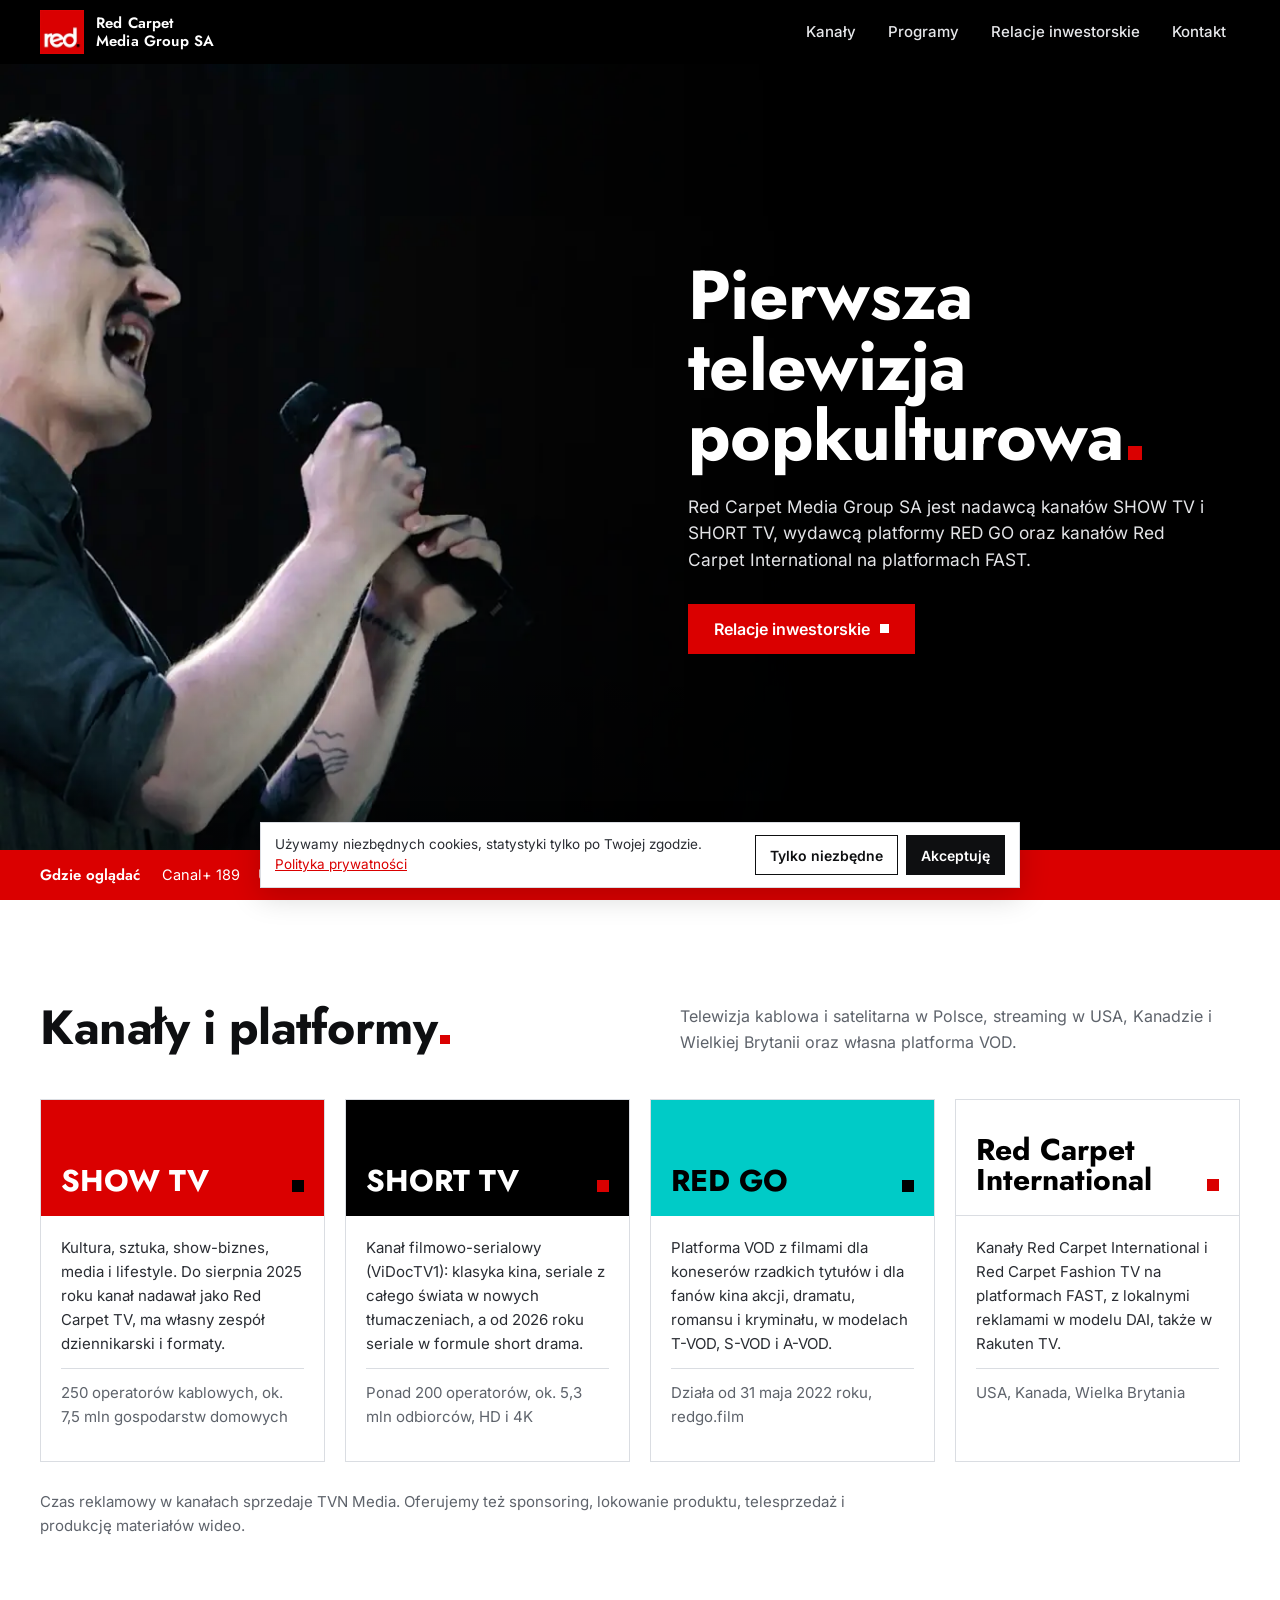
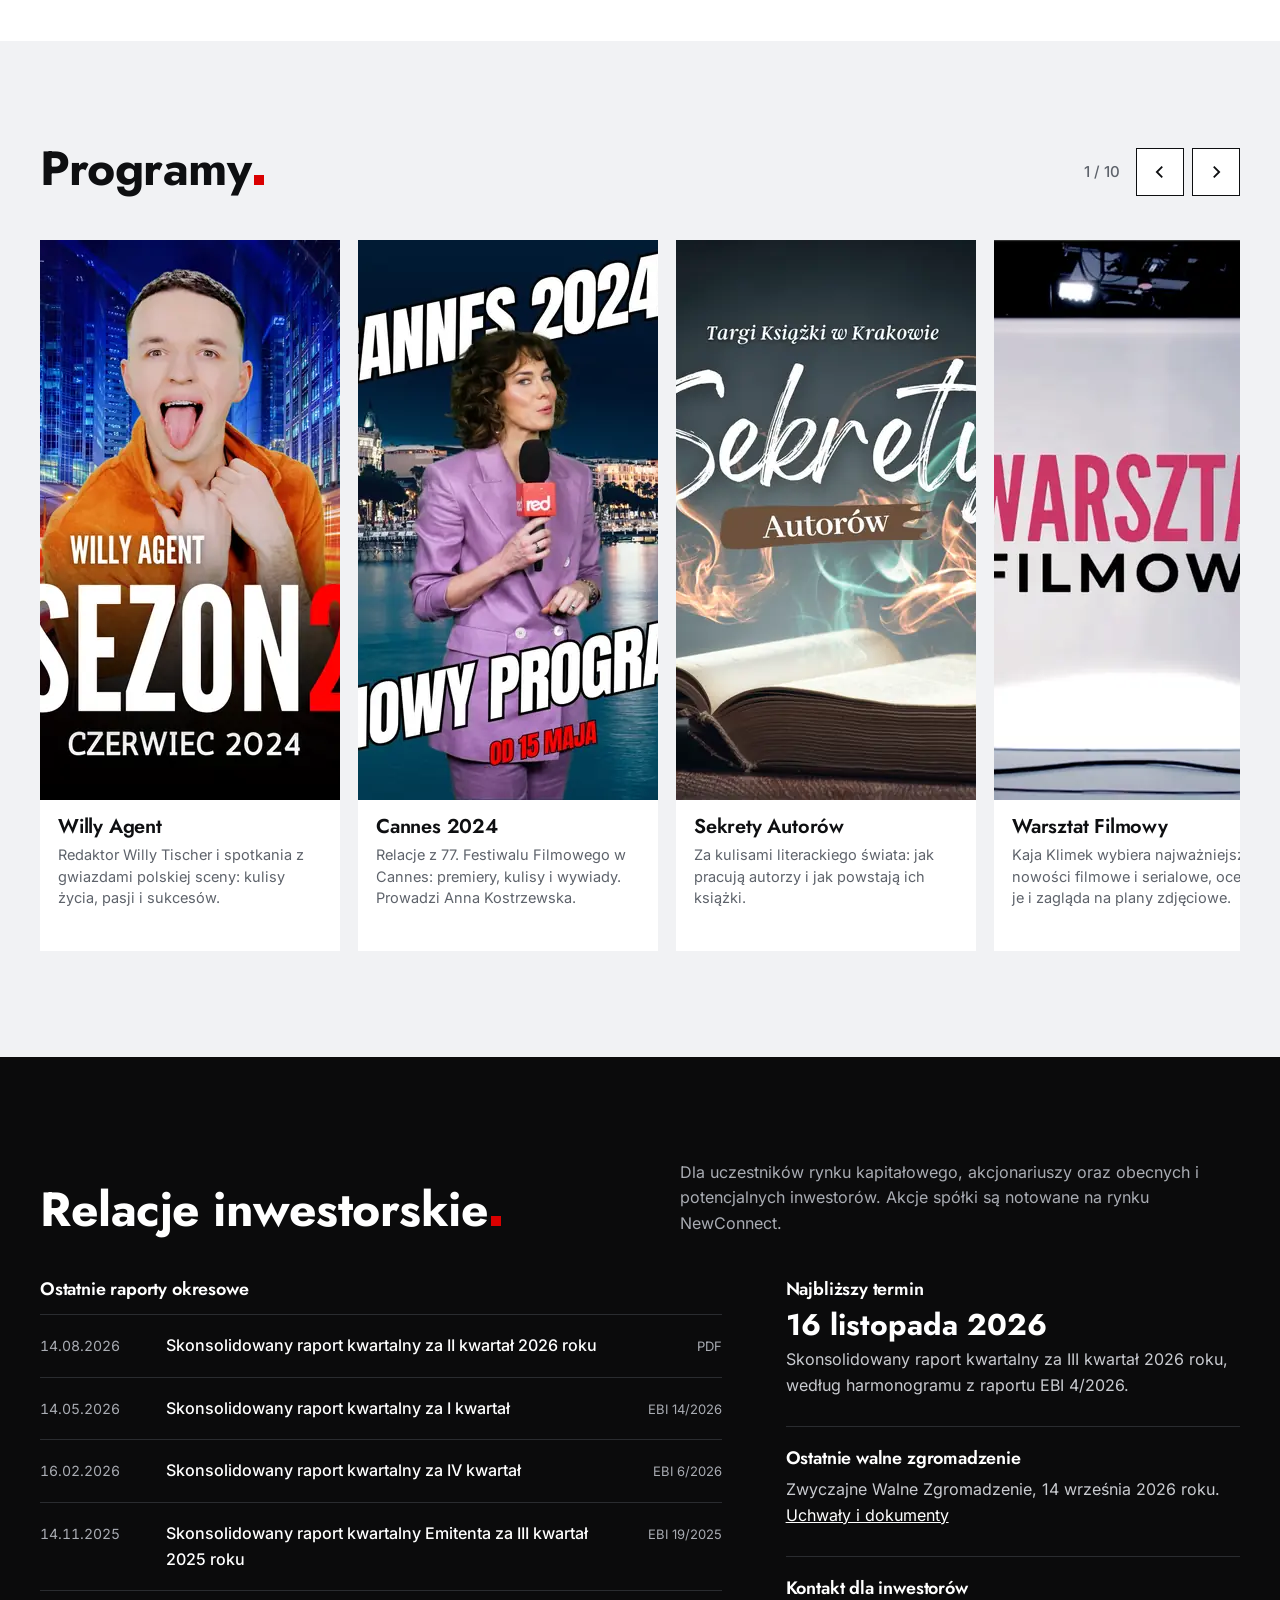
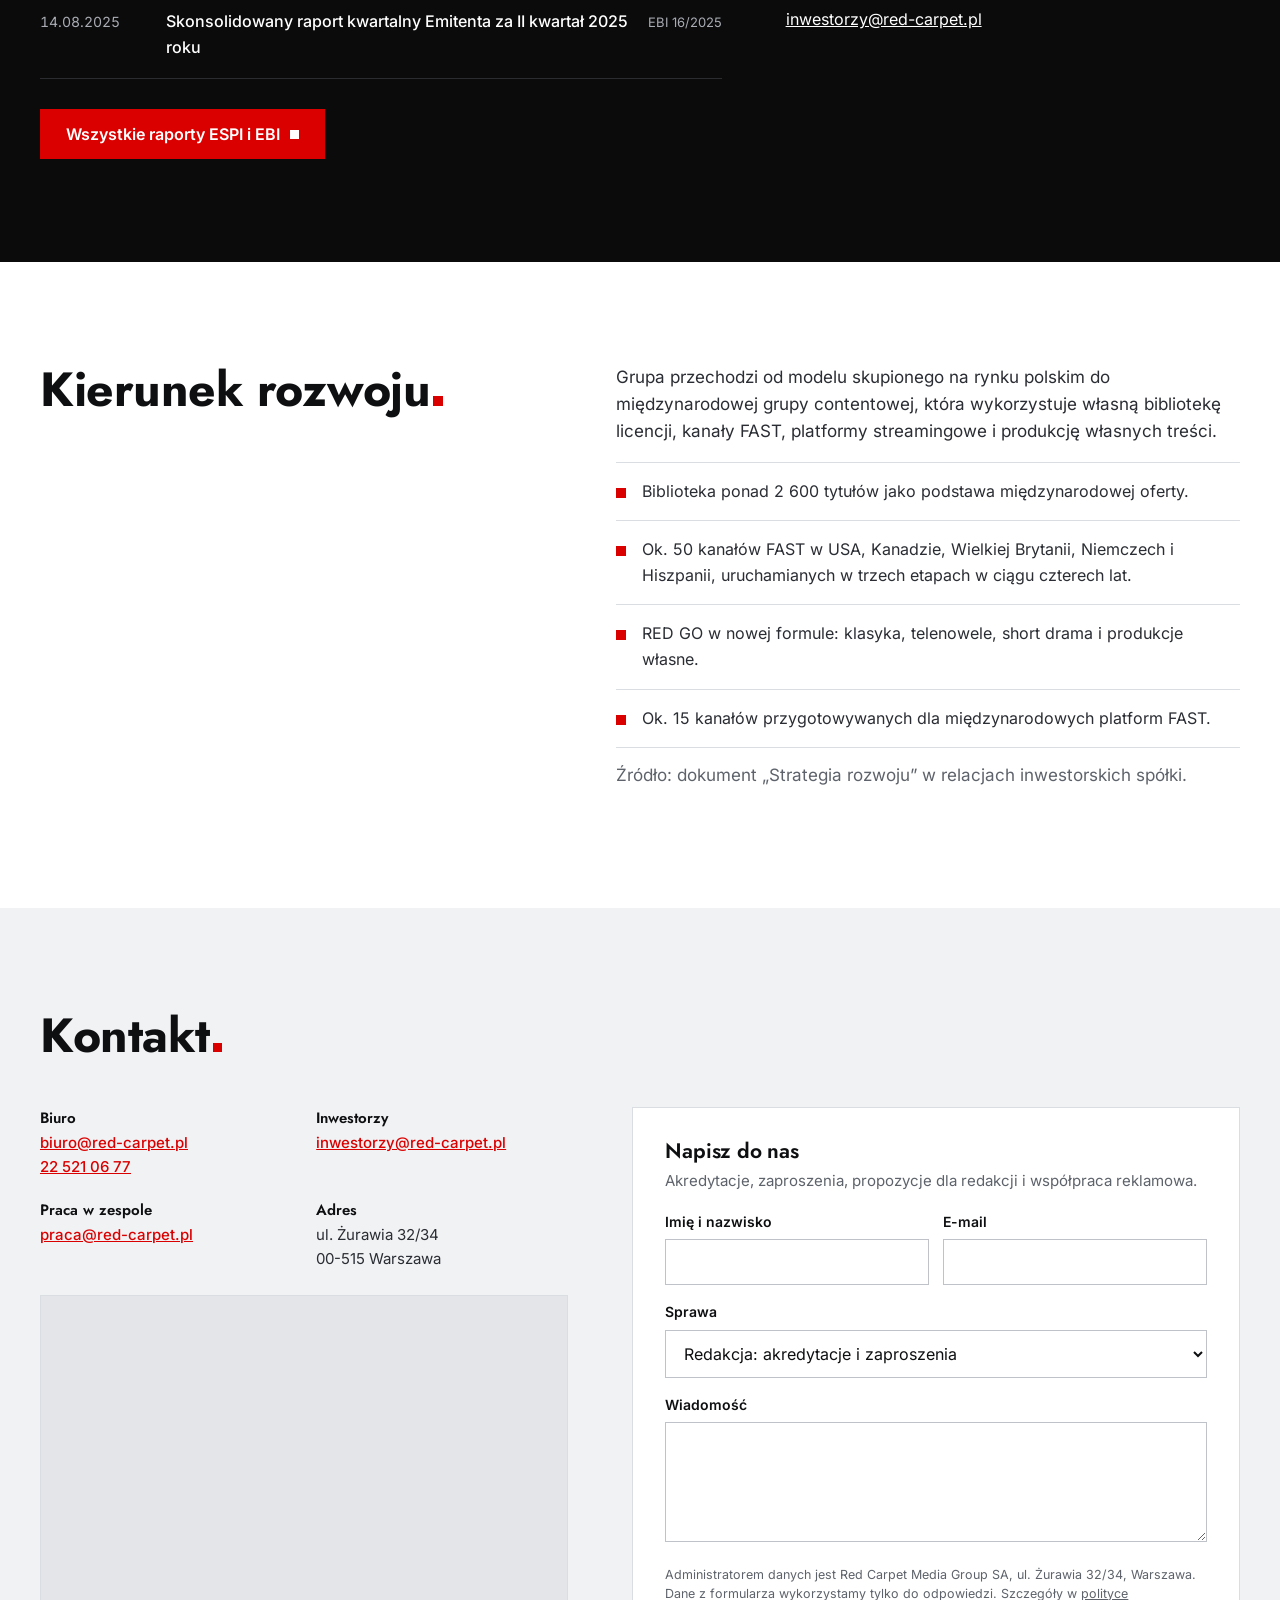
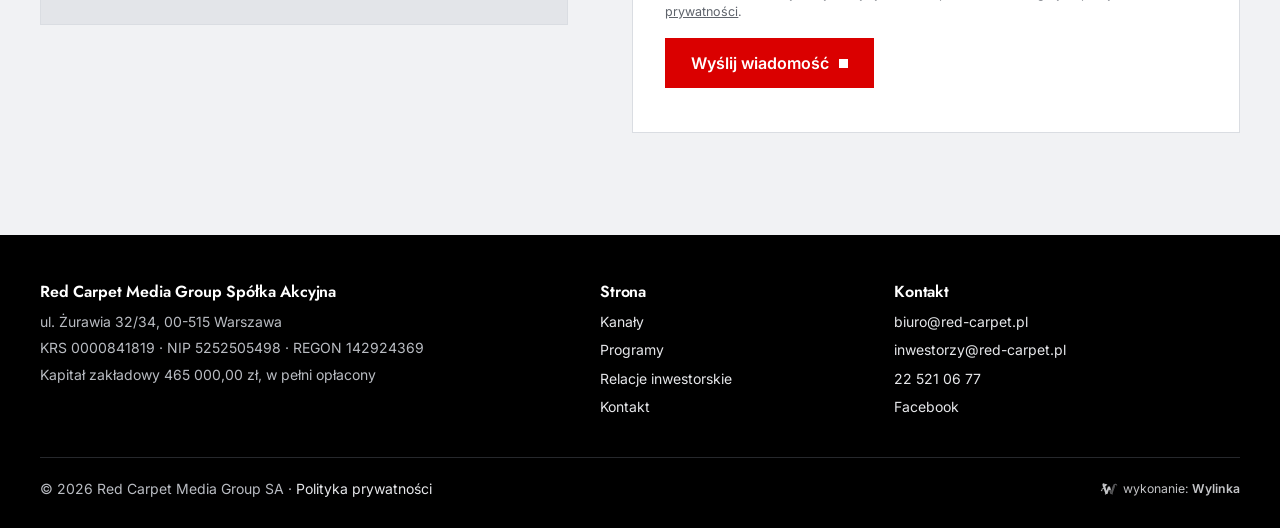
==== index.html @ 08f69e22 "Podglad strony Red Carpet Media Group z sekcja relacji inwestorskich Co-Authored-By: Claude Opus 5.5" ====
<!doctype html>
<html lang="pl"><head><meta charset="utf-8"><meta name="viewport" content="width=device-width,initial-scale=1">
<title>Red Carpet Media Group SA - pierwsza telewizja popkulturowa</title><meta name="description" content="Red Carpet Media Group SA: kanały SHOW TV i SHORT TV, platforma RED GO, kanały Red Carpet International na platformach FAST. Relacje inwestorskie, raporty ESPI i EBI."><meta name="robots" content="noindex,nofollow">
<meta name="theme-color" content="#000000"><link rel="icon" href="img/favicon.png"><link rel="apple-touch-icon" href="img/apple-touch-icon.png">
<link rel="preload" href="fonts/jost-rdzen.woff2" as="font" type="font/woff2" crossorigin><link rel="preload" href="fonts/inter-rdzen.woff2" as="font" type="font/woff2" crossorigin>
<link rel="preload" as="image" type="image/webp" imagesrcset="img/hero-640.webp 640w, img/hero-960.webp 960w, img/hero-1400.webp 1400w, img/hero-2040.webp 2040w" imagesizes="(max-width:760px) 120vw, 64vw" fetchpriority="high">
<style>@font-face{font-family:"Jost";font-weight:500 700;font-display:swap;src:url(fonts/jost-rdzen.woff2) format("woff2");unicode-range:U+0020-007E,U+00A0,U+00A9,U+00AB,U+00B0,U+00B7,U+00BB,U+00D3,U+00D7,U+00F3,U+2013-2014,U+2018-2019,U+201C-201E,U+2022,U+2026,U+20AC}
@font-face{font-family:"Jost";font-weight:500 700;font-display:swap;src:url(fonts/jost-pl.woff2) format("woff2");unicode-range:U+0104-0107,U+0118-0119,U+0141-0144,U+015A-015B,U+0179-017C}
@font-face{font-family:"Inter";font-weight:400 600;font-display:swap;src:url(fonts/inter-rdzen.woff2) format("woff2");unicode-range:U+0020-007E,U+00A0,U+00A9,U+00AB,U+00B0,U+00B7,U+00BB,U+00D3,U+00D7,U+00F3,U+2013-2014,U+2018-2019,U+201C-201E,U+2022,U+2026,U+20AC}
@font-face{font-family:"Inter";font-weight:400 600;font-display:swap;src:url(fonts/inter-pl.woff2) format("woff2");unicode-range:U+0104-0107,U+0118-0119,U+0141-0144,U+015A-015B,U+0179-017C}

:root{--red:#DA0000;--red2:#B80000;--ink:#0E0F11;--txt:#2A2D33;--mut:#5E636B;--line:#DADDE2;--gray:#F1F2F4;--blk:#0B0B0C;--tq:#00CBC7;--wrap:min(1200px,calc(100% - 32px));--hh:64px}
*{box-sizing:border-box}html{-webkit-text-size-adjust:100%;scroll-padding-top:calc(var(--hh) + 56px)}
body{margin:0;font:16px/1.6 Inter,system-ui,-apple-system,"Segoe UI",Roboto,sans-serif;color:var(--txt);background:#fff;overflow-x:hidden}
img{max-width:100%;display:block}a{color:inherit}
h1,h2,h3{font-family:Jost,Inter,system-ui,sans-serif;color:var(--ink);line-height:1.1;margin:0;font-weight:700;letter-spacing:-.01em}
h2{font-size:clamp(30px,4.2vw,48px)}h3{font-size:21px;font-weight:600}
.k{display:inline-block;width:.2em;height:.2em;background:var(--red);margin-left:.06em;vertical-align:baseline}
.wrap{width:var(--wrap);margin:0 auto}.nw{white-space:nowrap}
.sec{padding:clamp(56px,8vw,104px) 0}.sec.g{background:var(--gray)}
.sec-h{display:flex;flex-wrap:wrap;align-items:end;justify-content:space-between;gap:12px 32px;margin-bottom:clamp(28px,4vw,44px)}
.sec-h p{margin:0;max-width:560px;color:var(--mut)}
.btn{display:inline-flex;align-items:center;justify-content:center;gap:10px;min-height:50px;padding:0 26px;background:var(--red);color:#fff;font:600 16px/1 Inter,sans-serif;text-decoration:none;border:0;cursor:pointer;transition:background .2s}
.btn:hover{background:var(--red2)}.btn i{width:9px;height:9px;background:#fff;display:inline-block}
.btn.bk{background:var(--ink)}.btn.bk:hover{background:#000}
/* naglowek */
.top{position:sticky;top:0;z-index:50;background:#000;color:#fff;height:var(--hh)}
.top .wrap{height:100%;display:flex;align-items:center;gap:24px}
.logo{display:flex;align-items:center;gap:12px;text-decoration:none;color:#fff;margin-right:auto}
.logo img{width:44px;height:44px}.logo span{font:600 15px/1.2 Jost,sans-serif;letter-spacing:.01em}
.nav{display:flex;gap:4px}.nav a{padding:10px 14px;text-decoration:none;font-weight:500;font-size:15px;color:#E6E7EA;position:relative}
.nav a:hover{color:#fff}.nav a[aria-current=page]{color:#fff}
.nav a[aria-current=page]::after{content:"";position:absolute;left:14px;right:14px;bottom:2px;height:3px;background:var(--red)}
.burger{display:none;width:48px;height:48px;margin-right:-10px;background:none;border:0;color:#fff;cursor:pointer;position:relative}
.burger b,.burger b::before,.burger b::after{position:absolute;left:13px;width:22px;height:2px;background:#fff;content:"";transition:transform .2s}
.burger b{top:23px}.burger b::before{top:-7px;left:0}.burger b::after{top:7px;left:0}
.menu-open .burger b{background:transparent}.menu-open .burger b::before{transform:translateY(7px) rotate(45deg)}.menu-open .burger b::after{transform:translateY(-7px) rotate(-45deg)}
@media (max-width:860px){.burger{display:block}.logo span{display:none}
.nav{position:fixed;inset:var(--hh) 0 auto 0;background:#000;flex-direction:column;padding:8px 16px 24px;gap:0;transform:translateY(-8px);opacity:0;visibility:hidden;transition:.2s}
.menu-open .nav{transform:none;opacity:1;visibility:visible}.nav a{padding:16px 4px;font-size:19px;border-bottom:1px solid #222}.nav a[aria-current=page]::after{left:4px;right:auto;width:28px;bottom:8px}}
/* stopka */
.foot{background:#000;color:#B9BCC2;padding:48px 0 28px;font-size:14px}
.foot .cols{display:grid;grid-template-columns:2fr 1fr 1.3fr;gap:28px}
.foot h3{color:#fff;font-size:16px;margin-bottom:10px}.foot p{margin:0 0 4px}.foot a{color:#E6E7EA;text-decoration:none}.foot a:hover{text-decoration:underline}
.foot ul{list-style:none;margin:0;padding:0}.foot li{margin:0 0 6px}
.foot .bot{display:flex;flex-wrap:wrap;justify-content:space-between;gap:12px;border-top:1px solid #26282C;margin-top:32px;padding-top:20px}
@media (max-width:760px){.foot .cols{grid-template-columns:1fr 1fr}.foot .cols>div:first-child{grid-column:1/-1}}
/* cookies */
.cookies{position:fixed;left:12px;right:12px;bottom:12px;z-index:60;max-width:760px;margin:0 auto;background:#fff;color:var(--txt);border:1px solid var(--line);box-shadow:0 8px 30px rgba(0,0,0,.18);padding:12px 14px;display:flex;flex-wrap:wrap;align-items:center;gap:8px 14px;font-size:13.5px;line-height:1.45}
.cookies[hidden]{display:none}.cookies p{margin:0;flex:1 1 300px}.cookies a{color:var(--red)}
.cookies .cb{display:flex;gap:8px}.cookies button{min-height:40px;padding:0 14px;font:600 14px Inter,sans-serif;cursor:pointer;border:1px solid var(--ink);background:#fff;color:var(--ink)}
.cookies button.ok{background:var(--ink);color:#fff}
@media (max-width:600px){.cookies{left:8px;right:8px;bottom:8px;padding:10px 12px;font-size:12.5px;gap:8px}.cookies p{flex-basis:100%}.cookies .cb{width:100%}.cookies button{flex:1;min-height:38px;font-size:13.5px}}
.skip{position:absolute;left:-999px}.skip:focus{left:8px;top:8px;z-index:99;background:#fff;padding:8px}
:focus-visible{outline:2px solid var(--red);outline-offset:2px}
.wylinka-badge{display:inline-flex;align-items:center;gap:.4em;color:inherit;text-decoration:none;font-size:.875em;line-height:1;opacity:.85}
.wylinka-badge:hover,.wylinka-badge:focus-visible{opacity:1}
.wylinka-badge:focus-visible{outline:2px solid currentColor;outline-offset:3px;border-radius:2px}
.wylinka-badge svg{width:18px;height:18px;flex:none;overflow:visible}
.wylinka-badge b{font-weight:600}
.wylinka-badge .wy-old{opacity:.45;transform-origin:40px 30px;transition:transform .32s cubic-bezier(.3,.7,.4,1),opacity .32s ease-out}
.wylinka-badge .wy-pod{opacity:0;transition:opacity .2s ease-out .08s}
.wylinka-badge:hover .wy-old,.wylinka-badge:focus-visible .wy-old{transform:translate(9px,7px) rotate(9deg);opacity:0}
.wylinka-badge:hover .wy-pod,.wylinka-badge:focus-visible .wy-pod{opacity:1}
@media (prefers-reduced-motion:reduce){.wylinka-badge .wy-old,.wylinka-badge .wy-pod{transition:none}.wylinka-badge:hover .wy-old,.wylinka-badge:focus-visible .wy-old{transform:none;opacity:.45}.wylinka-badge:hover .wy-pod,.wylinka-badge:focus-visible .wy-pod{opacity:0}}

.hero{position:relative;background:#000;color:#fff;min-height:calc(100svh - var(--hh));display:flex;flex-direction:column;overflow:hidden}
.hero-foto{position:absolute;left:0;top:0;bottom:0;width:min(64%,1100px)}
.hero-foto img{position:absolute;inset:0;width:100%;height:100%;object-fit:cover;object-position:0 30%}
.hero-foto::after{content:"";position:absolute;inset:0;background:linear-gradient(90deg,rgba(0,0,0,0) 40%,#000 98%),linear-gradient(0deg,rgba(0,0,0,.55),rgba(0,0,0,0) 30%)}
.hero-in{position:relative;flex:1 1 auto;display:flex;align-items:center;width:var(--wrap);margin:0 auto;padding:48px 0}
.hero-tx{margin-left:auto;width:min(560px,46%)}
.hero h1{color:#fff;font-size:clamp(40px,5.4vw,76px);line-height:1.02;font-weight:700;margin:0 0 22px}
.hero .lead{font-size:clamp(17px,1.35vw,20px);line-height:1.55;color:#E3E4E7;margin:0 0 30px;max-width:520px}
.dywan{position:relative;background:var(--red);color:#fff;font-size:14.5px;line-height:1.4}
.dywan .wrap{display:flex;flex-wrap:wrap;gap:4px 18px;padding:14px 0;align-items:baseline}
.dywan b{font:600 15px Jost,sans-serif;margin-right:4px}.dywan span{white-space:nowrap}
@media (max-width:760px){
.hero-foto{position:relative;width:100%;flex:1 1 0;min-height:38svh}
.hero-foto img{object-position:12% 18%}
.hero-foto::after{background:linear-gradient(0deg,#000 2%,rgba(0,0,0,0) 45%)}
.hero-in{flex:0 0 auto;padding:0 0 26px;margin-top:-34px}.hero-tx{width:100%;margin:0}
.hero h1{font-size:clamp(34px,10.4vw,46px);margin-bottom:14px}.hero .lead{font-size:16px;margin-bottom:24px}
.hero .btn{width:100%}.dywan{font-size:13px}.dywan .wrap{flex-wrap:nowrap;overflow-x:auto;scrollbar-width:none;gap:12px;padding:12px 0}.dywan .wrap::-webkit-scrollbar{display:none}}
/* kanaly */
.kan{display:grid;grid-template-columns:repeat(4,minmax(0,1fr));gap:20px}
.kan article{display:flex;flex-direction:column;border:1px solid var(--line);background:#fff}
.kan .nm{min-height:116px;padding:20px;display:flex;align-items:flex-end;font:700 30px/1 Jost,sans-serif;color:#fff;background:var(--red);position:relative}
.kan .nm::after{content:"";position:absolute;right:20px;bottom:24px;width:12px;height:12px;background:#000}
.kan .nm.c2{background:#000}.kan .nm.c2::after{background:var(--red)}
.kan .nm.c3{background:var(--tq);color:#000}.kan .nm.c4{background:#fff;color:#000;border-bottom:1px solid var(--line)}.kan .nm.c4::after{background:var(--red)}
.kan .bd{padding:20px;flex:1}.kan .bd p{margin:0 0 12px;font-size:15px}.kan .fakt{color:var(--mut);font-size:14px;border-top:1px solid var(--line);padding-top:12px;margin-top:auto}
.sec-note{margin:28px 0 0;color:var(--mut);font-size:15px;max-width:820px}
@media (max-width:1060px){.kan{grid-template-columns:repeat(2,minmax(0,1fr))}}
@media (max-width:560px){.kan{grid-template-columns:minmax(0,1fr)}.kan .nm{min-height:84px}}
/* programy */
.car{position:relative}
.track{display:flex;gap:18px;overflow-x:auto;scroll-snap-type:x mandatory;scrollbar-width:none;padding-bottom:4px;cursor:grab;-webkit-overflow-scrolling:touch}
.track::-webkit-scrollbar{display:none}.track.drag{cursor:grabbing;scroll-snap-type:none}.track.drag a{pointer-events:none}
.prog{flex:0 0 clamp(240px,26vw,300px);scroll-snap-align:start;background:#fff;user-select:none}
.prog img{width:100%;aspect-ratio:1;object-fit:cover;-webkit-user-drag:none}
.prog div{padding:16px 18px 20px}.prog h3{font-size:20px;margin-bottom:6px}.prog p{margin:0;font-size:14.5px;color:var(--mut);line-height:1.5}
.arr{display:flex;gap:8px}.arr button{width:48px;height:48px;border:1px solid var(--ink);background:#fff;cursor:pointer;display:grid;place-items:center}
.arr button:hover{background:var(--ink)}.arr button:hover svg{stroke:#fff}.arr svg{width:18px;height:18px;fill:none;stroke:var(--ink);stroke-width:2}
.licz{font:500 15px Inter,sans-serif;color:var(--mut);align-self:center;margin-right:8px}
/* RI skrot */
.ri{background:var(--blk);color:#C9CBD0}.ri h2{color:#fff}.ri .sec-h p{color:#A9ACB3}
.ri-g{display:grid;grid-template-columns:1.5fr 1fr;gap:clamp(28px,5vw,72px)}
.rl{list-style:none;margin:0;padding:0;border-top:1px solid #2A2C30}
.rl li{border-bottom:1px solid #2A2C30}.rl a{display:grid;grid-template-columns:110px minmax(0,1fr) auto;gap:16px;padding:18px 0;text-decoration:none;color:#fff;align-items:baseline}
.rl a:hover .t{text-decoration:underline}.rl .d{color:#A9ACB3;font-size:14px;font-variant-numeric:tabular-nums}.rl .t{font-weight:500}.rl .x{color:#A9ACB3;font-size:13px}
.ri-side h3{color:#fff;font-size:18px;margin-bottom:8px}.ri-side p{margin:0 0 6px}.ri-side .blk{padding:0 0 22px;margin-bottom:22px;border-bottom:1px solid #2A2C30}
.ri-side .big{font:700 30px/1.1 Jost,sans-serif;color:#fff;margin:4px 0 6px}.ri-side a{color:#fff}
.ri .btn{margin-top:30px}
@media (max-width:860px){.ri-g{grid-template-columns:minmax(0,1fr)}.rl a{grid-template-columns:minmax(0,1fr);gap:2px}.rl .x{display:none}}
/* strategia */
.str{display:grid;grid-template-columns:1fr 1.25fr;gap:clamp(28px,6vw,96px);align-items:start}
.str p{margin:0 0 16px;font-size:17px}.str ul{margin:0;padding:0;list-style:none;border-top:1px solid var(--line)}
.str li{padding:16px 0 16px 26px;border-bottom:1px solid var(--line);position:relative}.str li::before{content:"";position:absolute;left:0;top:25px;width:10px;height:10px;background:var(--red)}
.src{font-size:13.5px;color:var(--mut)}
@media (max-width:860px){.str{grid-template-columns:minmax(0,1fr)}}
/* kontakt */
.kt{display:grid;grid-template-columns:1fr 1.15fr;gap:clamp(28px,5vw,72px)}
.kt dl{margin:0 0 24px;display:grid;grid-template-columns:minmax(0,1fr) minmax(0,1fr);gap:20px 24px}
.kt dt{font:600 15px Jost,sans-serif;color:var(--ink);margin-bottom:2px}.kt dd{margin:0;font-size:15px}.kt dd a{color:var(--red);font-weight:500}
.map{aspect-ratio:16/10;background:#E3E5E9 center/cover;border:1px solid var(--line)}.map iframe{width:100%;height:100%;border:0;display:block}
form.f{background:#fff;padding:clamp(20px,3vw,32px);border:1px solid var(--line)}
.f label{display:block;font-weight:600;font-size:14px;margin:0 0 6px;color:var(--ink)}
.f input,.f select,.f textarea{width:100%;font:16px Inter,sans-serif;padding:12px 14px;border:1px solid #BFC3C9;background:#fff;color:var(--ink);margin-bottom:16px;border-radius:0}
.f textarea{min-height:120px;resize:vertical}.f .r2{display:grid;grid-template-columns:1fr 1fr;gap:0 14px}
.f small{display:block;color:var(--mut);font-size:12.5px;line-height:1.5;margin:0 0 16px}.f .msg{margin:12px 0 0;font-size:14px;color:var(--ink)}
@media (max-width:860px){.kt{grid-template-columns:minmax(0,1fr)}.f .r2{grid-template-columns:minmax(0,1fr)}}
@media (max-width:420px){.kt dl{grid-template-columns:minmax(0,1fr)}}
</style></head><body><a class="skip" href="#tresc">Przejdź do treści</a>
<header class="top"><div class="wrap"><a class="logo" href="index.html" aria-label="Red Carpet Media Group, strona główna"><img src="img/logo-96.webp" width="44" height="44" alt="red."><span>Red Carpet<br>Media Group SA</span></a>
<nav class="nav" id="nav" aria-label="Menu główne"><a href="index.html#kanaly">Kanały</a><a href="index.html#programy">Programy</a><a href="relacje-inwestorskie.html">Relacje inwestorskie</a><a href="index.html#kontakt">Kontakt</a></nav><button class="burger" aria-label="Menu" aria-expanded="false" aria-controls="nav"><b></b></button></div></header>
<main id="tresc">
<section class="hero"><div class="hero-foto"><img src="img/hero-1400.webp" srcset="img/hero-640.webp 640w, img/hero-960.webp 960w, img/hero-1400.webp 1400w, img/hero-2040.webp 2040w" sizes="(max-width:760px) 120vw, 64vw" width="2040" height="1872" alt="Wokalista na scenie programu Muzyczny Express" fetchpriority="high" decoding="async"></div>
<div class="hero-in"><div class="hero-tx"><h1>Pierwsza telewizja <span class="nw">popkulturowa<span class="k"></span></span></h1>
<p class="lead">Red Carpet Media Group SA jest nadawcą kanałów SHOW TV i SHORT TV, wydawcą platformy RED GO oraz kanałów Red Carpet International na platformach FAST.</p>
<a class="btn" href="relacje-inwestorskie.html">Relacje inwestorskie <i></i></a></div></div>
<div class="dywan"><div class="wrap"><b>Gdzie oglądać</b><span>Canal+ 189</span><span>UPC 420/162</span><span>Netia 118</span><span>Multimedia 187</span><span>Vectra 722</span><span>Toya 214</span><span>Inea 213</span></div></div></section>

<section class="sec" id="kanaly"><div class="wrap"><div class="sec-h"><h2>Kanały i <span class="nw">platformy<span class="k"></span></span></h2><p>Telewizja kablowa i satelitarna w Polsce, streaming w USA, Kanadzie i Wielkiej Brytanii oraz własna platforma VOD.</p></div>
<div class="kan">
<article><div class="nm">SHOW TV</div><div class="bd"><p>Kultura, sztuka, show-biznes, media i lifestyle. Do sierpnia 2025 roku kanał nadawał jako Red Carpet TV, ma własny zespół dziennikarski i formaty.</p><p class="fakt">250 operatorów kablowych, ok. 7,5 mln gospodarstw domowych</p></div></article>
<article><div class="nm c2">SHORT TV</div><div class="bd"><p>Kanał filmowo-serialowy (ViDocTV1): klasyka kina, seriale z całego świata w nowych tłumaczeniach, a od 2026 roku seriale w formule short drama.</p><p class="fakt">Ponad 200 operatorów, ok. 5,3 mln odbiorców, HD i 4K</p></div></article>
<article><div class="nm c3">RED GO</div><div class="bd"><p>Platforma VOD z filmami dla koneserów rzadkich tytułów i dla fanów kina akcji, dramatu, romansu i kryminału, w modelach T-VOD, S-VOD i A-VOD.</p><p class="fakt">Działa od 31 maja 2022 roku, redgo.film</p></div></article>
<article><div class="nm c4">Red Carpet International</div><div class="bd"><p>Kanały Red Carpet International i Red Carpet Fashion TV na platformach FAST, z lokalnymi reklamami w modelu DAI, także w Rakuten TV.</p><p class="fakt">USA, Kanada, Wielka Brytania</p></div></article>
</div><p class="sec-note">Czas reklamowy w kanałach sprzedaje TVN Media. Oferujemy też sponsoring, lokowanie produktu, telesprzedaż i produkcję materiałów wideo.</p></div></section>

<section class="sec g" id="programy"><div class="wrap"><div class="sec-h"><h2><span class="nw">Programy<span class="k"></span></span></h2><div class="arr"><span class="licz" id="licz">1 / 10</span><button type="button" data-dir="-1" aria-label="Poprzednie"><svg viewBox="0 0 20 20"><path d="M12.5 4 6.5 10l6 6"/></svg></button><button type="button" data-dir="1" aria-label="Następne"><svg viewBox="0 0 20 20"><path d="M7.5 4l6 6-6 6"/></svg></button></div></div>
<div class="car"><div class="track" id="track" tabindex="0" aria-label="Programy, przesuń w bok"><article class="prog"><img src="img/p-willy.webp" width="560" height="560" alt="Willy Agent" loading="lazy" decoding="async"><div><h3>Willy Agent</h3><p>Redaktor Willy Tischer i spotkania z gwiazdami polskiej sceny: kulisy życia, pasji i sukcesów.</p></div></article><article class="prog"><img src="img/p-cannes.webp" width="560" height="560" alt="Cannes 2024" loading="lazy" decoding="async"><div><h3>Cannes 2024</h3><p>Relacje z 77. Festiwalu Filmowego w Cannes: premiery, kulisy i wywiady. Prowadzi Anna Kostrzewska.</p></div></article><article class="prog"><img src="img/p-sekrety.webp" width="560" height="560" alt="Sekrety Autorów" loading="lazy" decoding="async"><div><h3>Sekrety Autorów</h3><p>Za kulisami literackiego świata: jak pracują autorzy i jak powstają ich książki.</p></div></article><article class="prog"><img src="img/p-warsztat.webp" width="560" height="560" alt="Warsztat Filmowy" loading="lazy" decoding="async"><div><h3>Warsztat Filmowy</h3><p>Kaja Klimek wybiera najważniejsze nowości filmowe i serialowe, ocenia je i zagląda na plany zdjęciowe.</p></div></article><article class="prog"><img src="img/p-filmonewsy.webp" width="560" height="560" alt="FilmoNewsy" loading="lazy" decoding="async"><div><h3>FilmoNewsy</h3><p>Przegląd najciekawszych filmów minionych dni i lat: co obejrzeć na platformach, w kinie i w telewizji.</p></div></article><article class="prog"><img src="img/p-miedzy.webp" width="560" height="560" alt="Między Gwiazdami" loading="lazy" decoding="async"><div><h3>Między Gwiazdami</h3><p>Paulina Koziejowska z relacjami z imprez i z tego, co dzieje się na ściankach.</p></div></article><article class="prog"><img src="img/p-top13.webp" width="560" height="560" alt="TOP 13" loading="lazy" decoding="async"><div><h3>TOP 13</h3><p>Rankingi gwiazd: od najdroższych samochodów, przez stylizacje, po wykształcenie.</p></div></article><article class="prog"><img src="img/p-redakcja.webp" width="560" height="560" alt="Red!Akcja" loading="lazy" decoding="async"><div><h3>Red!Akcja</h3><p>Program o kulturze i sztuce: gdzie warto być, co zobaczyć i kogo posłuchać. Prowadzi Mateusz Michalski.</p></div></article><article class="prog"><img src="img/p-planetarium.webp" width="560" height="560" alt="Planetarium" loading="lazy" decoding="async"><div><h3>Planetarium</h3><p>Co w show-biznesie piszczy: wpadki, rozstania, powroty i wszystko, o czym się mówi.</p></div></article><article class="prog"><img src="img/p-muzyczny.webp" width="560" height="560" alt="Muzyczny Express" loading="lazy" decoding="async"><div><h3>Muzyczny Express</h3><p>Historie zespołów i muzyków: debiutantów i legend słuchanych przez pokolenia.</p></div></article></div></div></div></section>

<section class="sec ri"><div class="wrap"><div class="sec-h"><h2>Relacje <span class="nw">inwestorskie<span class="k"></span></span></h2><p>Dla uczestników rynku kapitałowego, akcjonariuszy oraz obecnych i potencjalnych inwestorów. Akcje spółki są notowane na rynku NewConnect.</p></div>
<div class="ri-g"><div><h3 style="color:#fff;font-size:18px;margin-bottom:14px">Ostatnie raporty okresowe</h3><ul class="rl"><li><a href="https://red-carpet.pl/info/info1786740559.pdf" rel="noopener"><span class="d">14.08.2026</span><span class="t">Skonsolidowany raport kwartalny za II kwartał 2026 roku</span><span class="x">PDF</span></a></li><li><a href="https://biznes.pap.pl/wiadomosci/firmy/red-carpet-media-group-sa-142026-skonsolidowany-raport-kwartalny-za-i-kwartal" rel="noopener"><span class="d">14.05.2026</span><span class="t">Skonsolidowany raport kwartalny za I kwartał</span><span class="x">EBI 14/2026</span></a></li><li><a href="https://biznes.pap.pl/wiadomosci/firmy/red-carpet-media-group-sa-62026-skonsolidowany-raport-kwartalny-za-iv-kwartal" rel="noopener"><span class="d">16.02.2026</span><span class="t">Skonsolidowany raport kwartalny za IV kwartał</span><span class="x">EBI 6/2026</span></a></li><li><a href="https://biznes.pap.pl/wiadomosci/firmy/red-carpet-media-group-sa-192025-skonsolidowany-raport-kwartalny-emitenta-za-iii" rel="noopener"><span class="d">14.11.2025</span><span class="t">Skonsolidowany raport kwartalny Emitenta za III kwartał 2025 roku</span><span class="x">EBI 19/2025</span></a></li><li><a href="https://biznes.pap.pl/wiadomosci/firmy/red-carpet-media-group-sa-162025-skonsolidowany-raport-kwartalny-emitenta-za-ii" rel="noopener"><span class="d">14.08.2025</span><span class="t">Skonsolidowany raport kwartalny Emitenta za II kwartał 2025 roku</span><span class="x">EBI 16/2025</span></a></li></ul><a class="btn" href="relacje-inwestorskie.html#raporty">Wszystkie raporty ESPI i EBI <i></i></a></div>
<div class="ri-side"><div class="blk"><h3>Najbliższy termin</h3><p class="big">16 listopada 2026</p><p>Skonsolidowany raport kwartalny za III kwartał 2026 roku, według harmonogramu z raportu EBI 4/2026.</p></div>
<div class="blk"><h3>Ostatnie walne zgromadzenie</h3><p>Zwyczajne Walne Zgromadzenie, 14 września 2026 roku. <a href="relacje-inwestorskie.html#walne">Uchwały i dokumenty</a></p></div>
<div><h3>Kontakt dla inwestorów</h3><p><a href="mailto:inwestorzy@red-carpet.pl">inwestorzy@red-carpet.pl</a></p></div></div></div></div></section>

<section class="sec"><div class="wrap str"><div><h2>Kierunek <span class="nw">rozwoju<span class="k"></span></span></h2></div>
<div><p>Grupa przechodzi od modelu skupionego na rynku polskim do międzynarodowej grupy contentowej, która wykorzystuje własną bibliotekę licencji, kanały FAST, platformy streamingowe i produkcję własnych treści.</p>
<ul><li>Biblioteka ponad 2 600 tytułów jako podstawa międzynarodowej oferty.</li><li>Ok. 50 kanałów FAST w USA, Kanadzie, Wielkiej Brytanii, Niemczech i Hiszpanii, uruchamianych w trzech etapach w ciągu czterech lat.</li><li>RED GO w nowej formule: klasyka, telenowele, short drama i produkcje własne.</li><li>Ok. 15 kanałów przygotowywanych dla międzynarodowych platform FAST.</li></ul>
<p class="src" style="margin-top:14px">Źródło: dokument „Strategia rozwoju” w relacjach inwestorskich spółki.</p></div></div></section>

<section class="sec g" id="kontakt"><div class="wrap"><div class="sec-h"><h2><span class="nw">Kontakt<span class="k"></span></span></h2></div><div class="kt"><div>
<dl><div><dt>Biuro</dt><dd><a href="mailto:biuro@red-carpet.pl">biuro@red-carpet.pl</a><br><a href="tel:+48225210677">22 521 06 77</a></dd></div>
<div><dt>Inwestorzy</dt><dd><a href="mailto:inwestorzy@red-carpet.pl">inwestorzy@red-carpet.pl</a></dd></div>
<div><dt>Praca w zespole</dt><dd><a href="mailto:praca@red-carpet.pl">praca@red-carpet.pl</a></dd></div>
<div><dt>Adres</dt><dd>ul. Żurawia 32/34<br>00-515 Warszawa</dd></div></dl>
<div class="map" id="map" data-src="https://www.google.com/maps?q=%C5%BBurawia+32%2F34,+00-515+Warszawa&amp;output=embed" aria-label="Mapa: ul. Żurawia 32/34, Warszawa"></div></div>
<form class="f" id="form" novalidate><h3 style="margin-bottom:6px">Napisz do nas</h3><p style="margin:0 0 18px;color:var(--mut);font-size:15px">Akredytacje, zaproszenia, propozycje dla redakcji i współpraca reklamowa.</p>
<div class="r2"><div><label for="f1">Imię i nazwisko</label><input id="f1" name="imie" autocomplete="name"></div><div><label for="f2">E-mail</label><input id="f2" name="email" type="email" autocomplete="email"></div></div>
<label for="f3">Sprawa</label><select id="f3" name="sprawa"><option>Redakcja: akredytacje i zaproszenia</option><option>Współpraca reklamowa</option><option>Relacje inwestorskie</option><option>Inne</option></select>
<label for="f4">Wiadomość</label><textarea id="f4" name="tresc"></textarea>
<small>Administratorem danych jest Red Carpet Media Group SA, ul. Żurawia 32/34, Warszawa. Dane z formularza wykorzystamy tylko do odpowiedzi. Szczegóły w <a href="polityka-prywatnosci.html">polityce prywatności</a>.</small>
<button class="btn" type="submit">Wyślij wiadomość <i></i></button><p class="msg" id="fmsg" role="status"></p></form></div></div></section>
</main>
<footer class="foot"><div class="wrap"><div class="cols">
<div><h3>Red Carpet Media Group Spółka Akcyjna</h3><p>ul. Żurawia 32/34, 00-515 Warszawa</p><p>KRS 0000841819 · NIP 5252505498 · REGON 142924369</p><p>Kapitał zakładowy 465 000,00 zł, w pełni opłacony</p></div>
<div><h3>Strona</h3><ul><li><a href="index.html#kanaly">Kanały</a></li><li><a href="index.html#programy">Programy</a></li><li><a href="relacje-inwestorskie.html">Relacje inwestorskie</a></li><li><a href="index.html#kontakt">Kontakt</a></li></ul></div>
<div><h3>Kontakt</h3><ul><li><a href="mailto:biuro@red-carpet.pl">biuro@red-carpet.pl</a></li><li><a href="mailto:inwestorzy@red-carpet.pl">inwestorzy@red-carpet.pl</a></li><li><a href="tel:+48225210677">22 521 06 77</a></li><li><a href="https://www.facebook.com/RedCarpetTelewizja" rel="noopener">Facebook</a></li></ul></div>
</div><div class="bot"><span>© 2026 Red Carpet Media Group SA · <a href="polityka-prywatnosci.html">Polityka prywatności</a></span><a class="wylinka-badge" href="https://wylinka.pl/?utm_source=red-carpet.pl&amp;utm_medium=stopka&amp;utm_campaign=wykonanie" rel="noopener" title="Strona wykonana przez Wylinka"><svg viewBox="0 0 64 64" aria-hidden="true" focusable="false" fill="currentColor"><path d="M9.8 22.8l-1.2-7.9 2.2-3.7 15.5 4.6-.5 1.5-7.2 5.5 4.7 15.6 5-15.6 7 0 4.1 12.7-4.2-.9-2.6 1.8-.8-2.2-5.3 15.6-4.3 0 .4 .2-2.1 2.8-1.3-1.1 1.1-1.4-3.1 .2-.1-1.7 2.2-.1-5.7-16.5-4.8 .6-.8 3.1 0 .5-.3 .5 .8 2.2-1.6 .5-.4-1.3-.8 1.6-1.5-.8 .8-1.6-1.4 .6-.6-1.6 2.3-.8 .2-.4 1.3-4.8 5.9-.8-2.4-6.9zM15.2 13.7l-.1-.4-.4 .8-.1 .8 .1 1 .1 .4 .3 .7 .3-.9 .1-.7 0-.8z"/><path class="wy-pod" d="M37.1 49.8l-4.5-13.3 2.6-1.8 4.2 .9 .9 2.8 3-9.7 0-.5 .1-.8 3.2-8.4 .5-1 .6-1 .9-1.1 1.3-1 1.1-.7 1.4-.5 1.4-.3 .7 0 .9 0 1.2 .3 1.4 .6 .8 .5 .7 .7 .6 .7 .5 .9 .3 .9 .1 .9 0 .8-.2 .9-.5 .9-.5 .6-.7 .5-.7 .3-.1-.1 0-.1 .5-.5 .3-.7 .2-.5 0-.6-.1-.6-.3-.7-.4-.5-.4-.4-.5-.3-.6-.3-.7 0-.7 .1-.6 .1-.5 .4-.5 .5-.3 .5-.2 .7-.1 1.5-1.4 5.1-.8 3.3-.3 .7-.5 .7-6 17.5 1.9 .1-.1 1.7-3.1-.2 1.1 1.4-1.3 1.1-2.1-2.8 .4-.2z"/><path class="wy-old" d="M40.8 50l.4-.2-4.1 0-4.2-12.5 2.5-1.7 4.3 .9 .6 1.9 .6-1.6 0-.3 2.4-7.8 0-.5 .1-.8 3.2-8.4 .4-.8 .6-.9 .9-1.2 .9-.9 1.3-.8 1.4-.6 1.2-.3 1.4-.1 1.3 .1 .6 .2 .8 .3 1.1 .6 .9 .7 .7 .9 .5 .9 .3 .9 .1 1.1-.1 .9-.3 .9-.4 .7-.6 .7-.6 .4-.6 .2-.1-.1 0-.1 .5-.5 .3-.7 .2-.5 0-.5-.1-.6-.2-.6-.3-.5-.4-.5-.5-.3-.6-.3-.7-.1-.6 0-.6 .1-.6 .3-.6 .5-.3 .4-.2 .5-.1 .5-.1 1.5-1.4 5.1-.8 3.3-.3 .7-.5 .7-6 17.5 1.9 .1-.1 1.7-3.1-.2 1.1 1.4-1.3 1.1zM49.6 17.1l.6 1.7-1.5 1.9 .4 .4 1.8-2.1-.7-2.1zM48.1 28.3l.5 1.8-1.7 1.8 .4 .4 1.9-2-.6-2.2zM37.9 41.7l1.7-1.5-.4-.4-1.7 1.4zM42.6 38.7l-1.5 2.8 1.1 2-1.3 2.6 .5 .2 1.5-2.8-1.1-2 1.4-2.5z"/></svg><span>wykonanie: <b>Wylinka</b></span></a></div></div></footer>
<div class="cookies" id="ck" hidden><p>Używamy niezbędnych cookies, statystyki tylko po Twojej zgodzie. <a href="polityka-prywatnosci.html">Polityka prywatności</a></p><div class="cb"><button type="button" data-ck="0">Tylko niezbędne</button><button type="button" class="ok" data-ck="1">Akceptuję</button></div></div>
<script>try{if(!localStorage.getItem('rc_ck'))document.getElementById('ck').hidden=false}catch(e){document.getElementById('ck').hidden=false}</script>
<script src="site.js" defer></script></body></html>
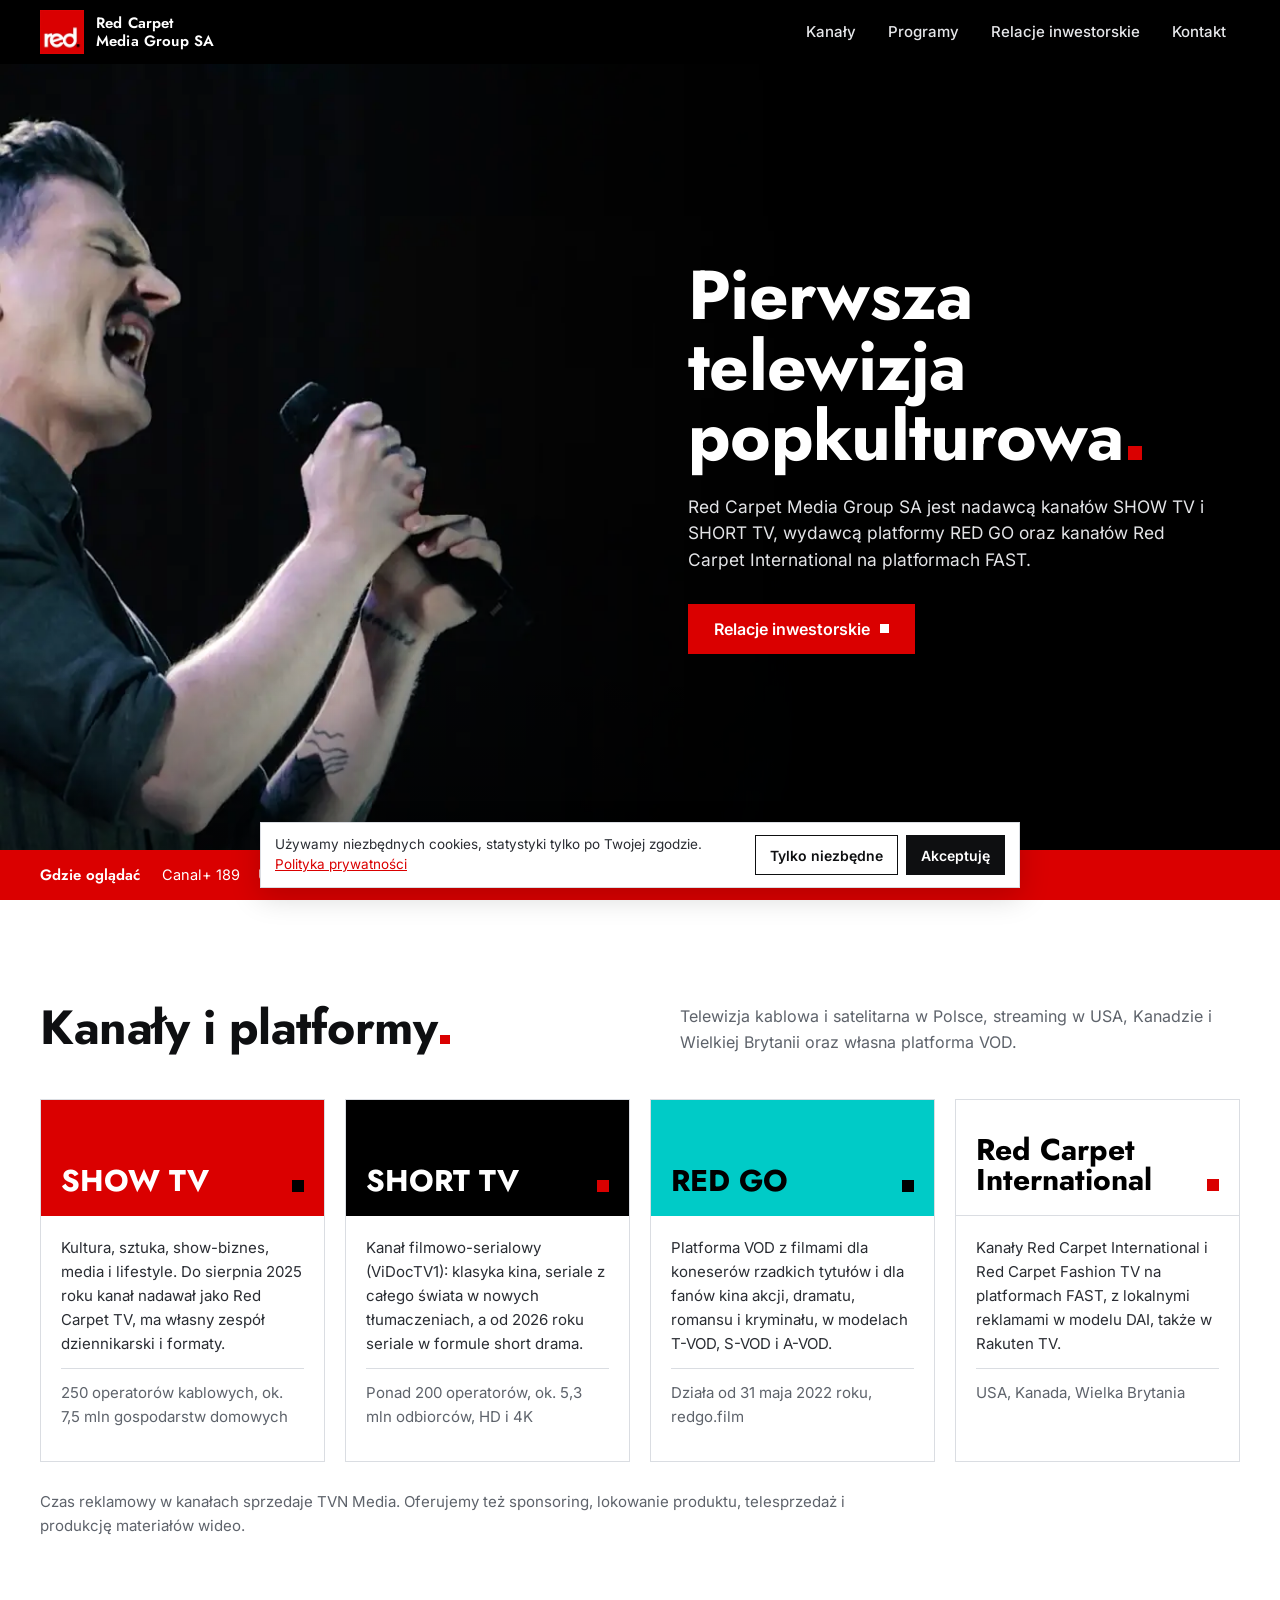
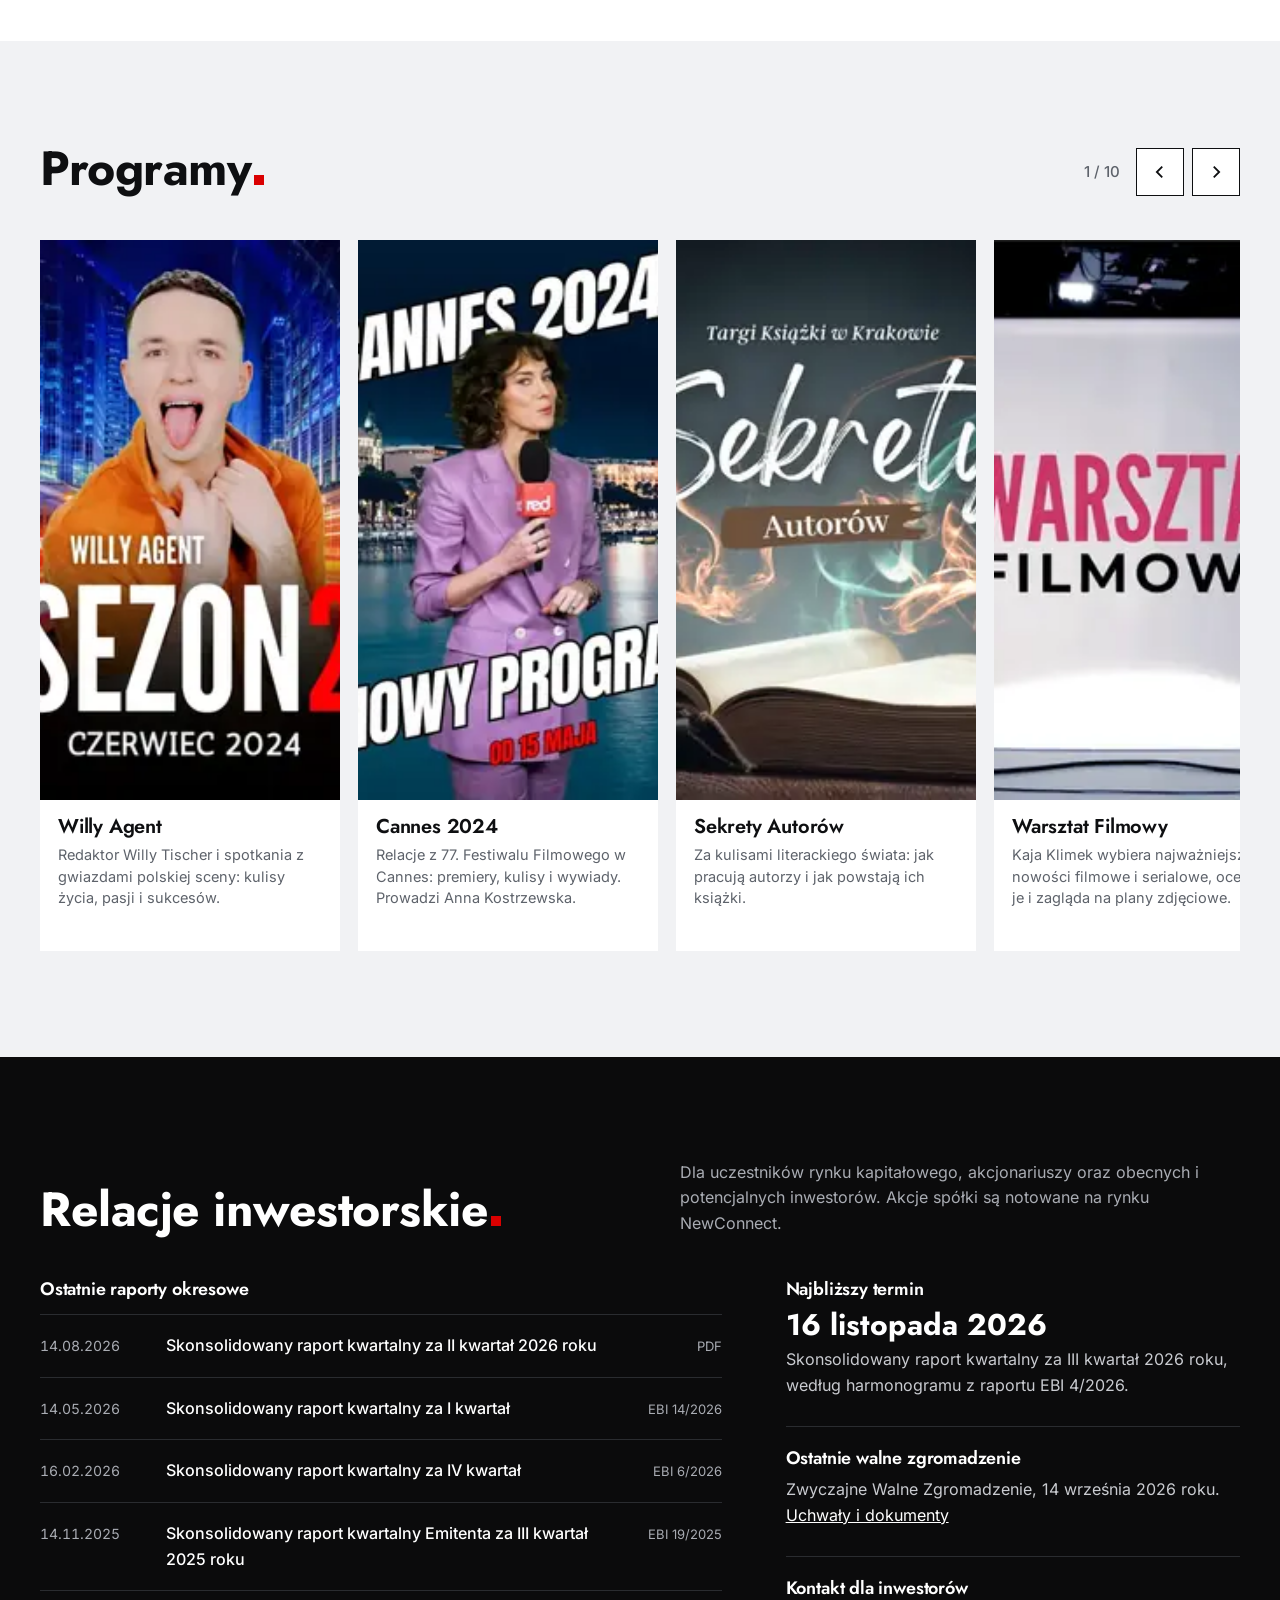
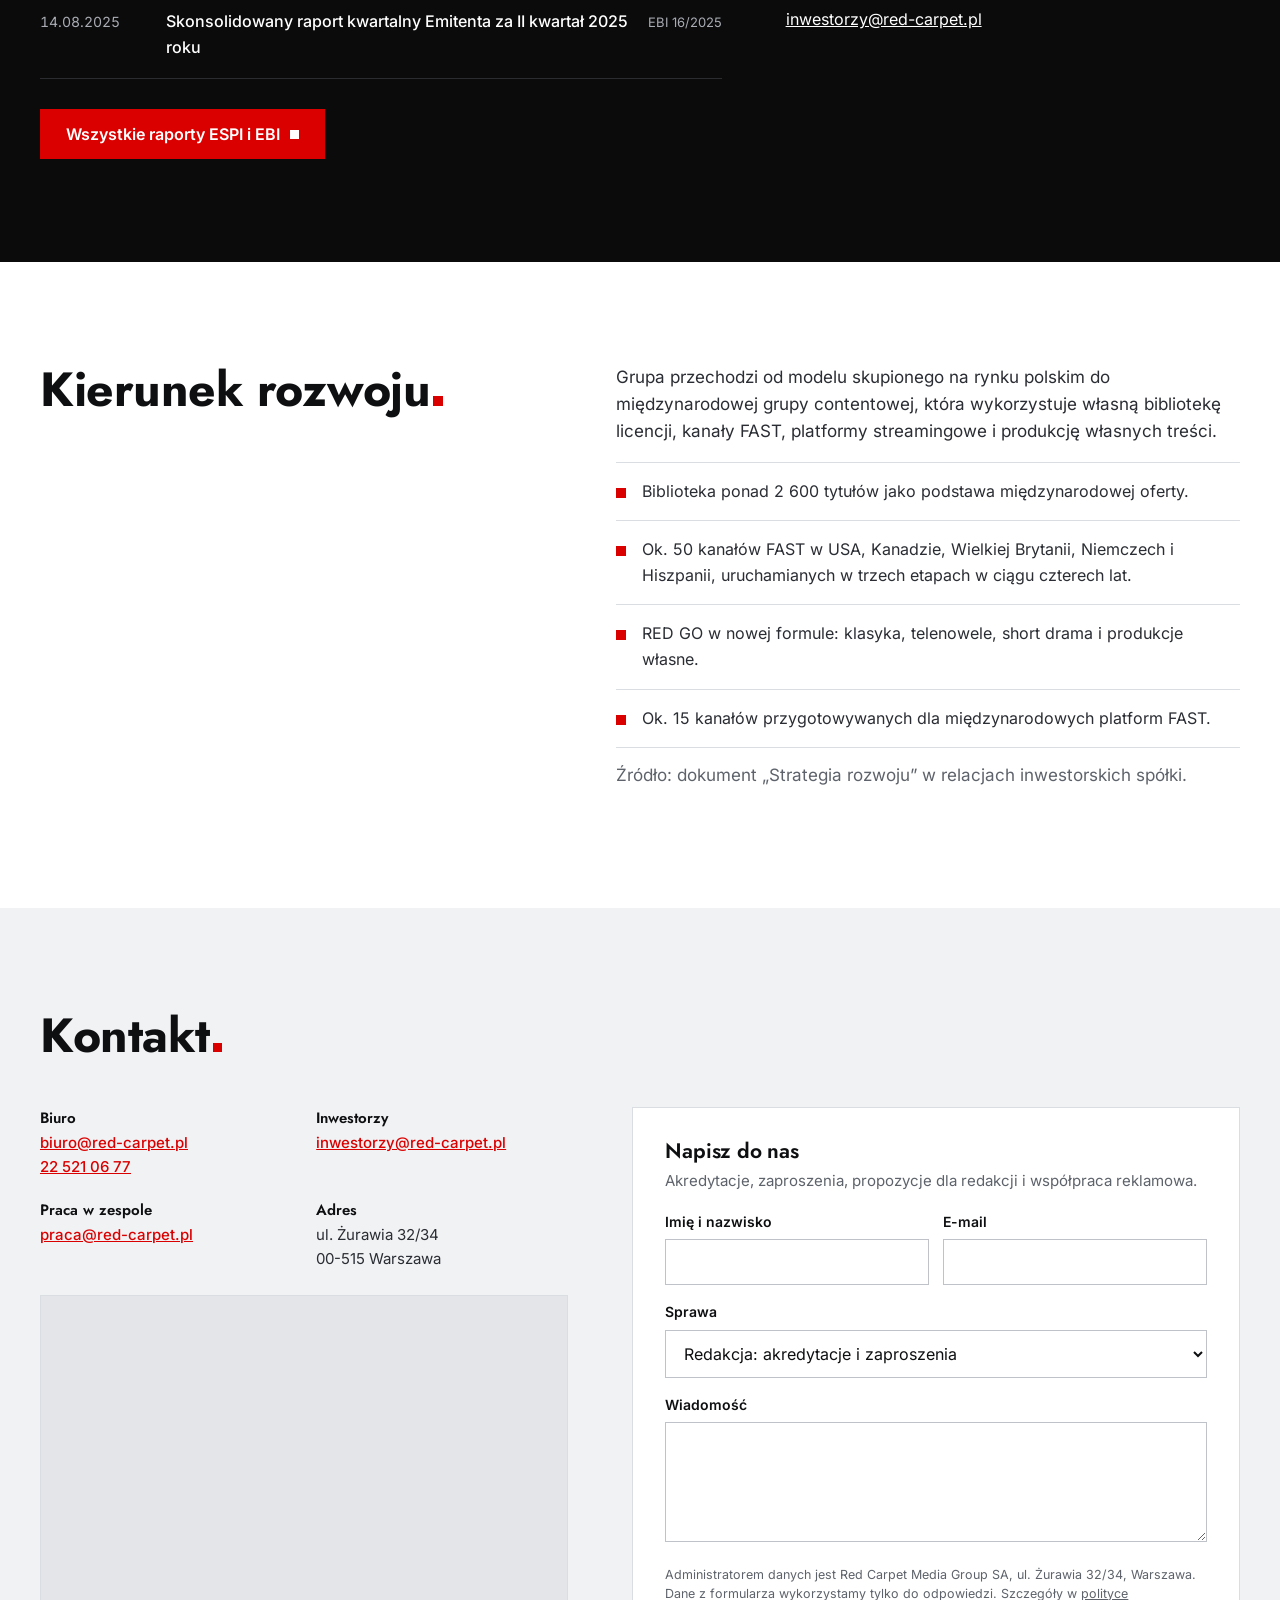
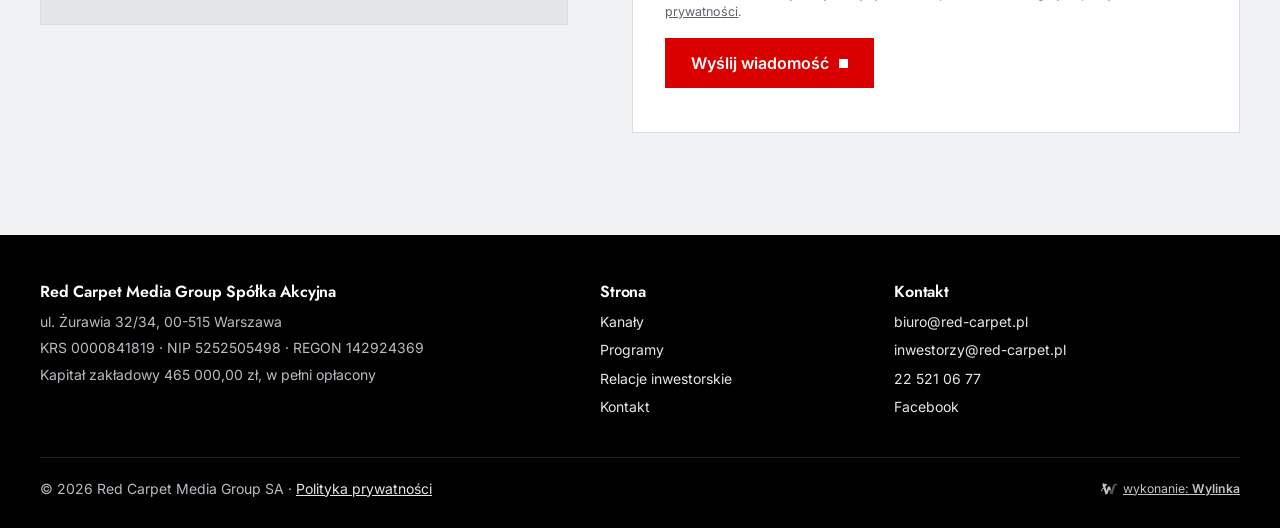
==== commit 12b96968: "Mniejsze miniatury programow, preload fontow, poprawki dostepnosci Co-Authored-By: Claude Opus 5.5 <" ====
--- a/index.html
+++ b/index.html
@@ -2,7 +2,7 @@
 <html lang="pl"><head><meta charset="utf-8"><meta name="viewport" content="width=device-width,initial-scale=1">
 <title>Red Carpet Media Group SA - pierwsza telewizja popkulturowa</title><meta name="description" content="Red Carpet Media Group SA: kanały SHOW TV i SHORT TV, platforma RED GO, kanały Red Carpet International na platformach FAST. Relacje inwestorskie, raporty ESPI i EBI."><meta name="robots" content="noindex,nofollow">
 <meta name="theme-color" content="#000000"><link rel="icon" href="img/favicon.png"><link rel="apple-touch-icon" href="img/apple-touch-icon.png">
-<link rel="preload" href="fonts/jost-rdzen.woff2" as="font" type="font/woff2" crossorigin><link rel="preload" href="fonts/inter-rdzen.woff2" as="font" type="font/woff2" crossorigin>
+<link rel="preload" href="fonts/jost-rdzen.woff2" as="font" type="font/woff2" crossorigin><link rel="preload" href="fonts/inter-rdzen.woff2" as="font" type="font/woff2" crossorigin><link rel="preload" href="fonts/jost-pl.woff2" as="font" type="font/woff2" crossorigin><link rel="preload" href="fonts/inter-pl.woff2" as="font" type="font/woff2" crossorigin>
 <link rel="preload" as="image" type="image/webp" imagesrcset="img/hero-640.webp 640w, img/hero-960.webp 960w, img/hero-1400.webp 1400w, img/hero-2040.webp 2040w" imagesizes="(max-width:760px) 120vw, 64vw" fetchpriority="high">
 <style>@font-face{font-family:"Jost";font-weight:500 700;font-display:swap;src:url(fonts/jost-rdzen.woff2) format("woff2");unicode-range:U+0020-007E,U+00A0,U+00A9,U+00AB,U+00B0,U+00B7,U+00BB,U+00D3,U+00D7,U+00F3,U+2013-2014,U+2018-2019,U+201C-201E,U+2022,U+2026,U+20AC}
 @font-face{font-family:"Jost";font-weight:500 700;font-display:swap;src:url(fonts/jost-pl.woff2) format("woff2");unicode-range:U+0104-0107,U+0118-0119,U+0141-0144,U+015A-015B,U+0179-017C}
@@ -43,7 +43,7 @@
 .foot .cols{display:grid;grid-template-columns:2fr 1fr 1.3fr;gap:28px}
 .foot h3{color:#fff;font-size:16px;margin-bottom:10px}.foot p{margin:0 0 4px}.foot a{color:#E6E7EA;text-decoration:none}.foot a:hover{text-decoration:underline}
 .foot ul{list-style:none;margin:0;padding:0}.foot li{margin:0 0 6px}
-.foot .bot{display:flex;flex-wrap:wrap;justify-content:space-between;gap:12px;border-top:1px solid #26282C;margin-top:32px;padding-top:20px}
+.foot .bot a,.now a,.ri-side a,.kt dd a,.f small a{text-decoration:underline}.foot .bot{display:flex;flex-wrap:wrap;justify-content:space-between;gap:12px;border-top:1px solid #26282C;margin-top:32px;padding-top:20px}
 @media (max-width:760px){.foot .cols{grid-template-columns:1fr 1fr}.foot .cols>div:first-child{grid-column:1/-1}}
 /* cookies */
 .cookies{position:fixed;left:12px;right:12px;bottom:12px;z-index:60;max-width:760px;margin:0 auto;background:#fff;color:var(--txt);border:1px solid var(--line);box-shadow:0 8px 30px rgba(0,0,0,.18);padding:12px 14px;display:flex;flex-wrap:wrap;align-items:center;gap:8px 14px;font-size:13.5px;line-height:1.45}
@@ -150,7 +150,7 @@
 </div><p class="sec-note">Czas reklamowy w kanałach sprzedaje TVN Media. Oferujemy też sponsoring, lokowanie produktu, telesprzedaż i produkcję materiałów wideo.</p></div></section>
 
 <section class="sec g" id="programy"><div class="wrap"><div class="sec-h"><h2><span class="nw">Programy<span class="k"></span></span></h2><div class="arr"><span class="licz" id="licz">1 / 10</span><button type="button" data-dir="-1" aria-label="Poprzednie"><svg viewBox="0 0 20 20"><path d="M12.5 4 6.5 10l6 6"/></svg></button><button type="button" data-dir="1" aria-label="Następne"><svg viewBox="0 0 20 20"><path d="M7.5 4l6 6-6 6"/></svg></button></div></div>
-<div class="car"><div class="track" id="track" tabindex="0" aria-label="Programy, przesuń w bok"><article class="prog"><img src="img/p-willy.webp" width="560" height="560" alt="Willy Agent" loading="lazy" decoding="async"><div><h3>Willy Agent</h3><p>Redaktor Willy Tischer i spotkania z gwiazdami polskiej sceny: kulisy życia, pasji i sukcesów.</p></div></article><article class="prog"><img src="img/p-cannes.webp" width="560" height="560" alt="Cannes 2024" loading="lazy" decoding="async"><div><h3>Cannes 2024</h3><p>Relacje z 77. Festiwalu Filmowego w Cannes: premiery, kulisy i wywiady. Prowadzi Anna Kostrzewska.</p></div></article><article class="prog"><img src="img/p-sekrety.webp" width="560" height="560" alt="Sekrety Autorów" loading="lazy" decoding="async"><div><h3>Sekrety Autorów</h3><p>Za kulisami literackiego świata: jak pracują autorzy i jak powstają ich książki.</p></div></article><article class="prog"><img src="img/p-warsztat.webp" width="560" height="560" alt="Warsztat Filmowy" loading="lazy" decoding="async"><div><h3>Warsztat Filmowy</h3><p>Kaja Klimek wybiera najważniejsze nowości filmowe i serialowe, ocenia je i zagląda na plany zdjęciowe.</p></div></article><article class="prog"><img src="img/p-filmonewsy.webp" width="560" height="560" alt="FilmoNewsy" loading="lazy" decoding="async"><div><h3>FilmoNewsy</h3><p>Przegląd najciekawszych filmów minionych dni i lat: co obejrzeć na platformach, w kinie i w telewizji.</p></div></article><article class="prog"><img src="img/p-miedzy.webp" width="560" height="560" alt="Między Gwiazdami" loading="lazy" decoding="async"><div><h3>Między Gwiazdami</h3><p>Paulina Koziejowska z relacjami z imprez i z tego, co dzieje się na ściankach.</p></div></article><article class="prog"><img src="img/p-top13.webp" width="560" height="560" alt="TOP 13" loading="lazy" decoding="async"><div><h3>TOP 13</h3><p>Rankingi gwiazd: od najdroższych samochodów, przez stylizacje, po wykształcenie.</p></div></article><article class="prog"><img src="img/p-redakcja.webp" width="560" height="560" alt="Red!Akcja" loading="lazy" decoding="async"><div><h3>Red!Akcja</h3><p>Program o kulturze i sztuce: gdzie warto być, co zobaczyć i kogo posłuchać. Prowadzi Mateusz Michalski.</p></div></article><article class="prog"><img src="img/p-planetarium.webp" width="560" height="560" alt="Planetarium" loading="lazy" decoding="async"><div><h3>Planetarium</h3><p>Co w show-biznesie piszczy: wpadki, rozstania, powroty i wszystko, o czym się mówi.</p></div></article><article class="prog"><img src="img/p-muzyczny.webp" width="560" height="560" alt="Muzyczny Express" loading="lazy" decoding="async"><div><h3>Muzyczny Express</h3><p>Historie zespołów i muzyków: debiutantów i legend słuchanych przez pokolenia.</p></div></article></div></div></div></section>
+<div class="car"><div class="track" id="track" tabindex="0" aria-label="Programy, przesuń w bok"><article class="prog"><img src="img/p-willy-320.webp" srcset="img/p-willy-320.webp 320w, img/p-willy.webp 560w" sizes="(max-width:760px) 240px, 300px" width="560" height="560" alt="Willy Agent" loading="lazy" decoding="async"><div><h3>Willy Agent</h3><p>Redaktor Willy Tischer i spotkania z gwiazdami polskiej sceny: kulisy życia, pasji i sukcesów.</p></div></article><article class="prog"><img src="img/p-cannes-320.webp" srcset="img/p-cannes-320.webp 320w, img/p-cannes.webp 560w" sizes="(max-width:760px) 240px, 300px" width="560" height="560" alt="Cannes 2024" loading="lazy" decoding="async"><div><h3>Cannes 2024</h3><p>Relacje z 77. Festiwalu Filmowego w Cannes: premiery, kulisy i wywiady. Prowadzi Anna Kostrzewska.</p></div></article><article class="prog"><img src="img/p-sekrety-320.webp" srcset="img/p-sekrety-320.webp 320w, img/p-sekrety.webp 560w" sizes="(max-width:760px) 240px, 300px" width="560" height="560" alt="Sekrety Autorów" loading="lazy" decoding="async"><div><h3>Sekrety Autorów</h3><p>Za kulisami literackiego świata: jak pracują autorzy i jak powstają ich książki.</p></div></article><article class="prog"><img src="img/p-warsztat-320.webp" srcset="img/p-warsztat-320.webp 320w, img/p-warsztat.webp 560w" sizes="(max-width:760px) 240px, 300px" width="560" height="560" alt="Warsztat Filmowy" loading="lazy" decoding="async"><div><h3>Warsztat Filmowy</h3><p>Kaja Klimek wybiera najważniejsze nowości filmowe i serialowe, ocenia je i zagląda na plany zdjęciowe.</p></div></article><article class="prog"><img src="img/p-filmonewsy-320.webp" srcset="img/p-filmonewsy-320.webp 320w, img/p-filmonewsy.webp 560w" sizes="(max-width:760px) 240px, 300px" width="560" height="560" alt="FilmoNewsy" loading="lazy" decoding="async"><div><h3>FilmoNewsy</h3><p>Przegląd najciekawszych filmów minionych dni i lat: co obejrzeć na platformach, w kinie i w telewizji.</p></div></article><article class="prog"><img src="img/p-miedzy-320.webp" srcset="img/p-miedzy-320.webp 320w, img/p-miedzy.webp 560w" sizes="(max-width:760px) 240px, 300px" width="560" height="560" alt="Między Gwiazdami" loading="lazy" decoding="async"><div><h3>Między Gwiazdami</h3><p>Paulina Koziejowska z relacjami z imprez i z tego, co dzieje się na ściankach.</p></div></article><article class="prog"><img src="img/p-top13-320.webp" srcset="img/p-top13-320.webp 320w, img/p-top13.webp 560w" sizes="(max-width:760px) 240px, 300px" width="560" height="560" alt="TOP 13" loading="lazy" decoding="async"><div><h3>TOP 13</h3><p>Rankingi gwiazd: od najdroższych samochodów, przez stylizacje, po wykształcenie.</p></div></article><article class="prog"><img src="img/p-redakcja-320.webp" srcset="img/p-redakcja-320.webp 320w, img/p-redakcja.webp 560w" sizes="(max-width:760px) 240px, 300px" width="560" height="560" alt="Red!Akcja" loading="lazy" decoding="async"><div><h3>Red!Akcja</h3><p>Program o kulturze i sztuce: gdzie warto być, co zobaczyć i kogo posłuchać. Prowadzi Mateusz Michalski.</p></div></article><article class="prog"><img src="img/p-planetarium-320.webp" srcset="img/p-planetarium-320.webp 320w, img/p-planetarium.webp 560w" sizes="(max-width:760px) 240px, 300px" width="560" height="560" alt="Planetarium" loading="lazy" decoding="async"><div><h3>Planetarium</h3><p>Co w show-biznesie piszczy: wpadki, rozstania, powroty i wszystko, o czym się mówi.</p></div></article><article class="prog"><img src="img/p-muzyczny-320.webp" srcset="img/p-muzyczny-320.webp 320w, img/p-muzyczny.webp 560w" sizes="(max-width:760px) 240px, 300px" width="560" height="560" alt="Muzyczny Express" loading="lazy" decoding="async"><div><h3>Muzyczny Express</h3><p>Historie zespołów i muzyków: debiutantów i legend słuchanych przez pokolenia.</p></div></article></div></div></div></section>
 
 <section class="sec ri"><div class="wrap"><div class="sec-h"><h2>Relacje <span class="nw">inwestorskie<span class="k"></span></span></h2><p>Dla uczestników rynku kapitałowego, akcjonariuszy oraz obecnych i potencjalnych inwestorów. Akcje spółki są notowane na rynku NewConnect.</p></div>
 <div class="ri-g"><div><h3 style="color:#fff;font-size:18px;margin-bottom:14px">Ostatnie raporty okresowe</h3><ul class="rl"><li><a href="https://red-carpet.pl/info/info1786740559.pdf" rel="noopener"><span class="d">14.08.2026</span><span class="t">Skonsolidowany raport kwartalny za II kwartał 2026 roku</span><span class="x">PDF</span></a></li><li><a href="https://biznes.pap.pl/wiadomosci/firmy/red-carpet-media-group-sa-142026-skonsolidowany-raport-kwartalny-za-i-kwartal" rel="noopener"><span class="d">14.05.2026</span><span class="t">Skonsolidowany raport kwartalny za I kwartał</span><span class="x">EBI 14/2026</span></a></li><li><a href="https://biznes.pap.pl/wiadomosci/firmy/red-carpet-media-group-sa-62026-skonsolidowany-raport-kwartalny-za-iv-kwartal" rel="noopener"><span class="d">16.02.2026</span><span class="t">Skonsolidowany raport kwartalny za IV kwartał</span><span class="x">EBI 6/2026</span></a></li><li><a href="https://biznes.pap.pl/wiadomosci/firmy/red-carpet-media-group-sa-192025-skonsolidowany-raport-kwartalny-emitenta-za-iii" rel="noopener"><span class="d">14.11.2025</span><span class="t">Skonsolidowany raport kwartalny Emitenta za III kwartał 2025 roku</span><span class="x">EBI 19/2025</span></a></li><li><a href="https://biznes.pap.pl/wiadomosci/firmy/red-carpet-media-group-sa-162025-skonsolidowany-raport-kwartalny-emitenta-za-ii" rel="noopener"><span class="d">14.08.2025</span><span class="t">Skonsolidowany raport kwartalny Emitenta za II kwartał 2025 roku</span><span class="x">EBI 16/2025</span></a></li></ul><a class="btn" href="relacje-inwestorskie.html#raporty">Wszystkie raporty ESPI i EBI <i></i></a></div>
@@ -168,7 +168,7 @@
 <div><dt>Inwestorzy</dt><dd><a href="mailto:inwestorzy@red-carpet.pl">inwestorzy@red-carpet.pl</a></dd></div>
 <div><dt>Praca w zespole</dt><dd><a href="mailto:praca@red-carpet.pl">praca@red-carpet.pl</a></dd></div>
 <div><dt>Adres</dt><dd>ul. Żurawia 32/34<br>00-515 Warszawa</dd></div></dl>
-<div class="map" id="map" data-src="https://www.google.com/maps?q=%C5%BBurawia+32%2F34,+00-515+Warszawa&amp;output=embed" aria-label="Mapa: ul. Żurawia 32/34, Warszawa"></div></div>
+<div class="map" id="map" data-src="https://www.google.com/maps?q=%C5%BBurawia+32%2F34,+00-515+Warszawa&amp;output=embed"></div></div>
 <form class="f" id="form" novalidate><h3 style="margin-bottom:6px">Napisz do nas</h3><p style="margin:0 0 18px;color:var(--mut);font-size:15px">Akredytacje, zaproszenia, propozycje dla redakcji i współpraca reklamowa.</p>
 <div class="r2"><div><label for="f1">Imię i nazwisko</label><input id="f1" name="imie" autocomplete="name"></div><div><label for="f2">E-mail</label><input id="f2" name="email" type="email" autocomplete="email"></div></div>
 <label for="f3">Sprawa</label><select id="f3" name="sprawa"><option>Redakcja: akredytacje i zaproszenia</option><option>Współpraca reklamowa</option><option>Relacje inwestorskie</option><option>Inne</option></select>
